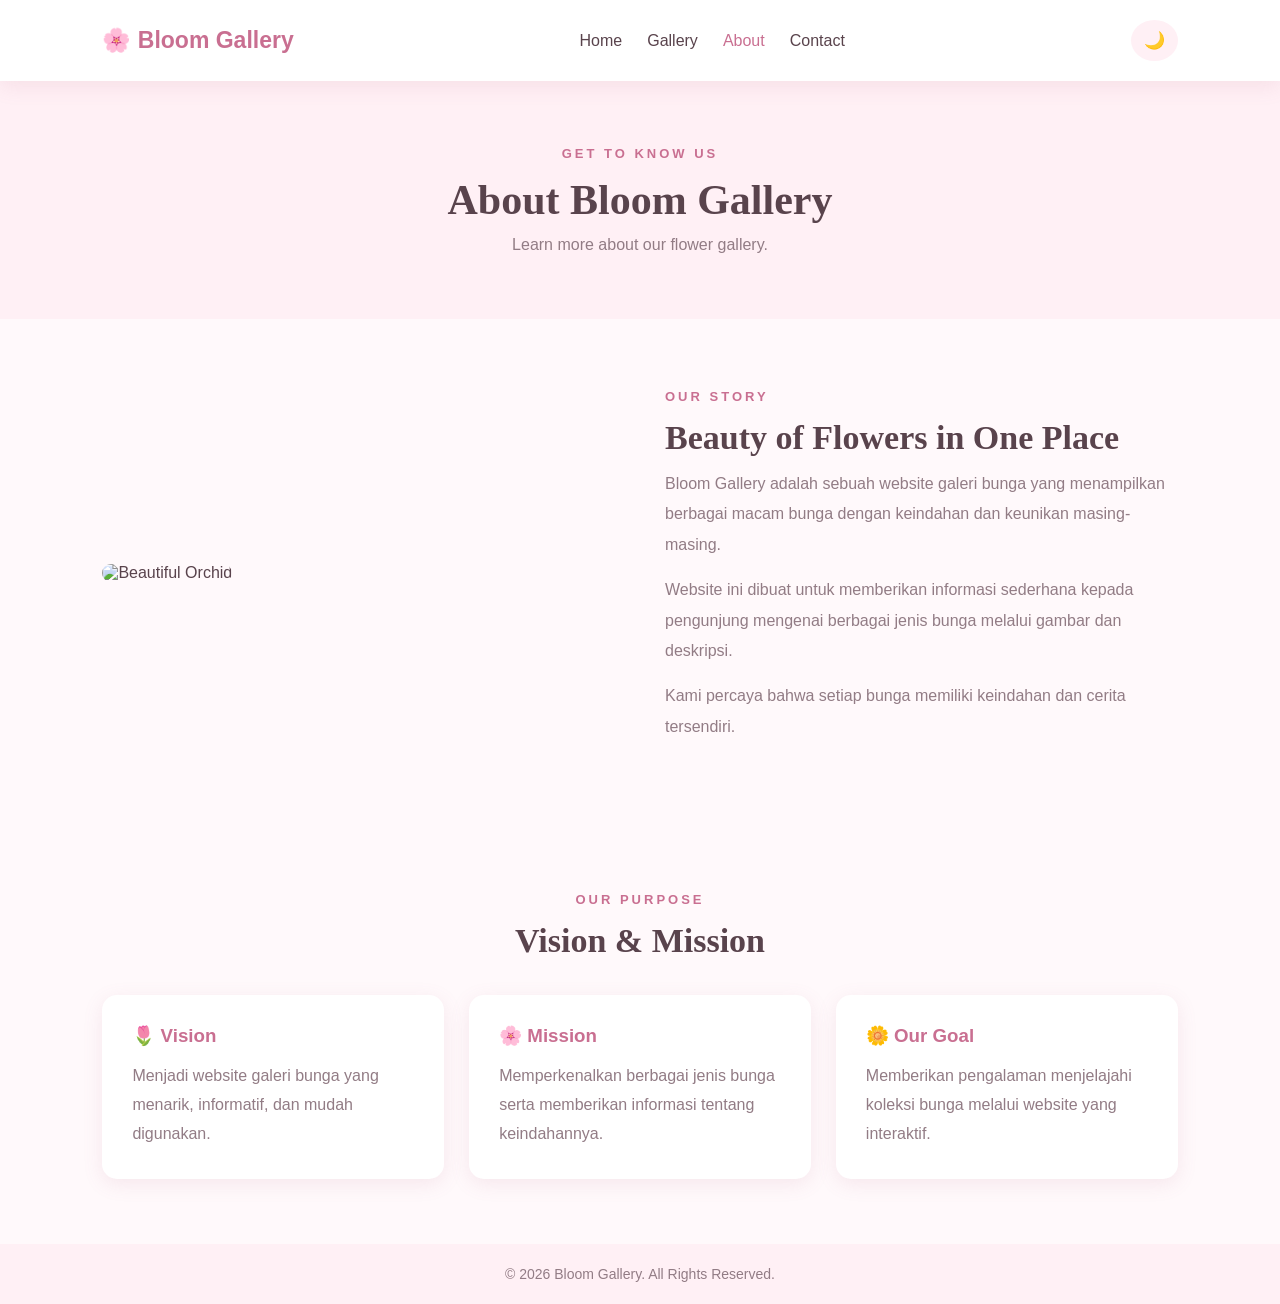
==== about.html @ c31e1593 "Add files via upload" ====
<!DOCTYPE html>
<html lang="id">
<head>
    <meta charset="UTF-8">
    <meta name="viewport" content="width=device-width, initial-scale=1.0">
    <title>Bloom Gallery | About</title>
    <link rel="stylesheet" href="style.css">
</head>
<body>

<!-- NAVBAR -->
<header class="navbar">

    <a href="index.html" class="logo">🌸 Bloom Gallery</a>

    <nav>
        <a href="index.html">Home</a>
        <a href="gallery.html">Gallery</a>
        <a href="about.html" class="active">About</a>
        <a href="contact.html">Contact</a>
    </nav>

    <button class="theme-btn" onclick="toggleTheme()">🌙</button>

</header>

<!-- PAGE BANNER -->
<section class="page-banner">

    <p class="subtitle">GET TO KNOW US</p>

    <h1>About Bloom Gallery</h1>

    <p>Learn more about our flower gallery.</p>

</section>

<!-- ABOUT SECTION -->
<section class="about-section">

    <div class="about-image">
        <img src="images/Orchid.jpg" alt="Beautiful Orchid">
    </div>

    <div class="about-content">

        <p class="subtitle">OUR STORY</p>

        <h2>Beauty of Flowers in One Place</h2>

        <p>
            Bloom Gallery adalah sebuah website galeri bunga
            yang menampilkan berbagai macam bunga dengan
            keindahan dan keunikan masing-masing.
        </p>

        <p>
            Website ini dibuat untuk memberikan informasi
            sederhana kepada pengunjung mengenai berbagai
            jenis bunga melalui gambar dan deskripsi.
        </p>

        <p>
            Kami percaya bahwa setiap bunga memiliki
            keindahan dan cerita tersendiri.
        </p>

    </div>

</section>

<!-- VISION AND MISSION -->
<section class="section">

    <div class="section-heading">

        <p class="subtitle">OUR PURPOSE</p>

        <h2>Vision & Mission</h2>

    </div>

    <div class="flower-grid">

        <div class="info-card">
            <h3>🌷 Vision</h3>

            <p>
                Menjadi website galeri bunga yang menarik,
                informatif, dan mudah digunakan.
            </p>
        </div>

        <div class="info-card">
            <h3>🌸 Mission</h3>

            <p>
                Memperkenalkan berbagai jenis bunga serta
                memberikan informasi tentang keindahannya.
            </p>
        </div>

        <div class="info-card">
            <h3>🌼 Our Goal</h3>

            <p>
                Memberikan pengalaman menjelajahi koleksi
                bunga melalui website yang interaktif.
            </p>
        </div>

    </div>

</section>

<!-- FOOTER -->
<footer>
    <p>© 2026 Bloom Gallery. All Rights Reserved.</p>
</footer>

<script src="script.js"></script>

</body>
</html>
---- style.css ----
/* =========================
   BLOOM GALLERY
   MAIN CSS
========================= */

:root {
    --pink: #e9a9bf;
    --pink-dark: #c96f91;
    --pink-light: #fff0f5;
    --background: #fff9fb;
    --white: #ffffff;
    --text: #59434c;
    --muted: #927c85;
    --shadow: 0 5px 20px rgba(180, 100, 130, 0.12);
}

* {
    margin: 0;
    padding: 0;
    box-sizing: border-box;
    font-family: 'Segoe UI', sans-serif;
}

body {
    background: var(--background);
    color: var(--text);
    transition: 0.3s;
}

/* NAVBAR */

.navbar {
    display: flex;
    align-items: center;
    justify-content: space-between;
    padding: 20px 8%;
    background: var(--white);
    box-shadow: var(--shadow);
    position: sticky;
    top: 0;
    z-index: 100;
}

.logo {
    font-size: 23px;
    font-weight: bold;
    color: var(--pink-dark);
    text-decoration: none;
}

.navbar nav {
    display: flex;
    gap: 25px;
}

.navbar nav a {
    text-decoration: none;
    color: var(--text);
    font-weight: 500;
    transition: 0.3s;
}

.navbar nav a:hover,
.navbar nav a.active {
    color: var(--pink-dark);
}

.theme-btn {
    border: none;
    background: var(--pink-light);
    padding: 10px 13px;
    border-radius: 50%;
    cursor: pointer;
    font-size: 17px;
}

/* HOME HERO */

.hero {
    display: flex;
    align-items: center;
    justify-content: space-between;
    padding: 75px 8%;
    gap: 45px;
}

.hero-content {
    flex: 1;
}

.subtitle {
    color: var(--pink-dark);
    font-size: 13px;
    letter-spacing: 3px;
    font-weight: bold;
    margin-bottom: 15px;
}

.hero h1 {
    font-family: Georgia, serif;
    font-size: 52px;
    line-height: 1.2;
    margin-bottom: 20px;
    color: var(--text);
}

.hero-content > p:not(.subtitle) {
    color: var(--muted);
    line-height: 1.8;
    max-width: 450px;
    margin-bottom: 25px;
}

.hero-image {
    flex: 1;
}

.hero-image img {
    width: 100%;
    height: 390px;
    object-fit: cover;
    border-radius: 150px 150px 20px 20px;
    box-shadow: var(--shadow);
}

/* BUTTON */

.btn {
    display: inline-block;
    padding: 13px 25px;
    background: var(--pink-dark);
    color: white;
    text-decoration: none;
    border: none;
    border-radius: 30px;
    cursor: pointer;
    font-size: 15px;
    transition: 0.3s;
}

.btn:hover {
    background: #ad5577;
    transform: translateY(-3px);
}

/* SECTION */

.section {
    padding: 65px 8%;
}

.section-heading {
    text-align: center;
    margin-bottom: 35px;
}

.section-heading h2,
.about-content h2 {
    font-family: Georgia, serif;
    font-size: 34px;
    margin-bottom: 12px;
}

.section-heading > p:last-child {
    color: var(--muted);
}

/* FLOWER CARDS */

.flower-grid {
    display: grid;
    grid-template-columns: repeat(3, 1fr);
    gap: 25px;
}

.flower-card {
    background: var(--white);
    border-radius: 15px;
    overflow: hidden;
    box-shadow: var(--shadow);
    transition: 0.3s;
}

.flower-card:hover {
    transform: translateY(-7px);
}

.flower-card img {
    width: 100%;
    height: 230px;
    object-fit: cover;
    display: block;
}

.card-info {
    padding: 18px;
}

.card-info h3 {
    margin-bottom: 8px;
    color: var(--pink-dark);
}

.card-info p {
    color: var(--muted);
    line-height: 1.6;
    font-size: 14px;
}

.center {
    text-align: center;
    margin-top: 35px;
}

/* QUOTE */

.quote-section {
    padding: 65px 8%;
    text-align: center;
    background: var(--pink-light);
}

.quote-section h2 {
    font-family: Georgia, serif;
    font-size: 29px;
    margin-bottom: 15px;
}

.quote-section p {
    color: var(--muted);
}

/* PAGE BANNER */

.page-banner {
    padding: 65px 20px;
    text-align: center;
    background: var(--pink-light);
}

.page-banner h1 {
    font-family: Georgia, serif;
    font-size: 42px;
    margin-bottom: 12px;
}

.page-banner p:last-child {
    color: var(--muted);
}

/* GALLERY SEARCH */

.search-box {
    max-width: 450px;
    margin: 0 auto 25px;
}

.search-box input {
    width: 100%;
    padding: 14px 20px;
    border: 1px solid #f0cfdb;
    border-radius: 30px;
    outline: none;
    background: var(--white);
    color: var(--text);
    font-size: 15px;
}

/* FILTER */

.filter-buttons {
    display: flex;
    flex-wrap: wrap;
    justify-content: center;
    gap: 12px;
    margin-bottom: 35px;
}

.filter-btn {
    border: 1px solid var(--pink);
    background: var(--white);
    color: var(--pink-dark);
    padding: 10px 20px;
    border-radius: 25px;
    cursor: pointer;
    transition: 0.3s;
}

.filter-btn:hover,
.filter-btn.active {
    background: var(--pink-dark);
    color: white;
}

.empty-message {
    display: none;
    text-align: center;
    color: var(--muted);
    padding: 25px;
}

/* MODAL POPUP */

.modal {
    display: none;
    position: fixed;
    z-index: 200;
    inset: 0;
    background: rgba(0, 0, 0, 0.75);
    justify-content: center;
    align-items: center;
    padding: 20px;
}

.modal.show {
    display: flex;
}

.modal-content {
    background: var(--white);
    padding: 25px;
    border-radius: 18px;
    max-width: 450px;
    width: 100%;
    text-align: center;
    position: relative;
    animation: popup 0.3s;
}

.modal-content img {
    width: 100%;
    height: 270px;
    object-fit: cover;
    border-radius: 12px;
    margin-bottom: 15px;
}

.modal-content h2 {
    color: var(--pink-dark);
    margin-bottom: 10px;
}

.modal-content p {
    color: var(--muted);
    line-height: 1.6;
}

.close-modal {
    position: absolute;
    right: 12px;
    top: 10px;
    border: none;
    background: var(--pink-dark);
    color: white;
    font-size: 22px;
    width: 32px;
    height: 32px;
    border-radius: 50%;
    cursor: pointer;
}

@keyframes popup {
    from {
        opacity: 0;
        transform: scale(0.8);
    }
    to {
        opacity: 1;
        transform: scale(1);
    }
}

/* ABOUT */

.about-section {
    padding: 70px 8%;
    display: flex;
    align-items: center;
    gap: 50px;
}

.about-image,
.about-content {
    flex: 1;
}

.about-image img {
    width: 100%;
    height: 350px;
    object-fit: cover;
    border-radius: 20px;
}

.about-content p:not(.subtitle) {
    color: var(--muted);
    line-height: 1.9;
    margin-bottom: 15px;
}

.info-card {
    padding: 30px;
    border-radius: 15px;
    background: var(--white);
    box-shadow: var(--shadow);
}

.info-card h3 {
    color: var(--pink-dark);
    margin-bottom: 15px;
}

.info-card p {
    color: var(--muted);
    line-height: 1.8;
}

/* CONTACT */

.contact-section {
    padding: 70px 8%;
    display: grid;
    grid-template-columns: 1fr 1fr;
    gap: 50px;
}

.contact-info h2 {
    font-family: Georgia, serif;
    font-size: 35px;
    margin-bottom: 20px;
}

.contact-info p {
    color: var(--muted);
    line-height: 1.8;
    margin-bottom: 15px;
}

.contact-form {
    display: flex;
    flex-direction: column;
    gap: 12px;
    padding: 30px;
    background: var(--white);
    border-radius: 18px;
    box-shadow: var(--shadow);
}

.contact-form label {
    font-weight: 600;
}

.contact-form input,
.contact-form textarea {
    padding: 13px;
    border: 1px solid #f0cfdb;
    border-radius: 10px;
    outline: none;
    background: var(--background);
    color: var(--text);
    font-size: 14px;
    resize: vertical;
}

.contact-form input:focus,
.contact-form textarea:focus {
    border-color: var(--pink-dark);
}

/* FOOTER */

footer {
    background: var(--pink-light);
    text-align: center;
    padding: 22px;
    color: var(--muted);
    font-size: 14px;
}

/* DARK MODE */

body.dark-mode {
    --background: #241d23;
    --white: #352a33;
    --text: #f8eaf0;
    --muted: #c4aeb9;
    --pink-light: #44313e;
    --pink: #c77e9d;
    --pink-dark: #df91b0;
}

body.dark-mode .navbar {
    border-bottom: 1px solid #59404f;
}

body.dark-mode .filter-btn {
    background: #352a33;
}

body.dark-mode .filter-btn.active {
    background: var(--pink-dark);
    color: #241d23;
}

body.dark-mode .search-box input,
body.dark-mode .contact-form input,
body.dark-mode .contact-form textarea {
    background: #44313e;
    border-color: #755268;
    color: white;
}

body.dark-mode .theme-btn {
    background: #59404f;
}

/* RESPONSIVE HP DAN TABLET */

@media (max-width: 768px) {

    .navbar {
        padding: 15px 5%;
        flex-wrap: wrap;
        gap: 15px;
    }

    .navbar nav {
        order: 3;
        width: 100%;
        justify-content: center;
        flex-wrap: wrap;
        gap: 15px;
    }

    .navbar nav a {
        font-size: 14px;
    }

    .hero {
        flex-direction: column;
        padding: 45px 6%;
    }

    .hero h1 {
        font-size: 38px;
    }

    .hero-image img {
        height: 300px;
        border-radius: 100px 100px 15px 15px;
    }

    .flower-grid {
        grid-template-columns: repeat(2, 1fr);
        gap: 15px;
    }

    .flower-card img {
        height: 180px;
    }

    .about-section {
        flex-direction: column;
        padding: 45px 6%;
    }

    .about-image img {
        height: 280px;
    }

    .contact-section {
        grid-template-columns: 1fr;
        padding: 45px 6%;
    }

    .page-banner h1 {
        font-size: 32px;
    }

    .section {
        padding: 45px 6%;
    }
}

@media (max-width: 480px) {

    .logo {
        font-size: 19px;
    }

    .hero h1 {
        font-size: 32px;
    }

    .flower-grid {
        grid-template-columns: 1fr;
    }

    .flower-card img {
        height: 230px;
    }

    .filter-buttons {
        gap: 8px;
    }

    .filter-btn {
        padding: 9px 14px;
        font-size: 13px;
    }

    .section-heading h2 {
        font-size: 28px;
    }

    .quote-section h2 {
        font-size: 23px;
    }
}
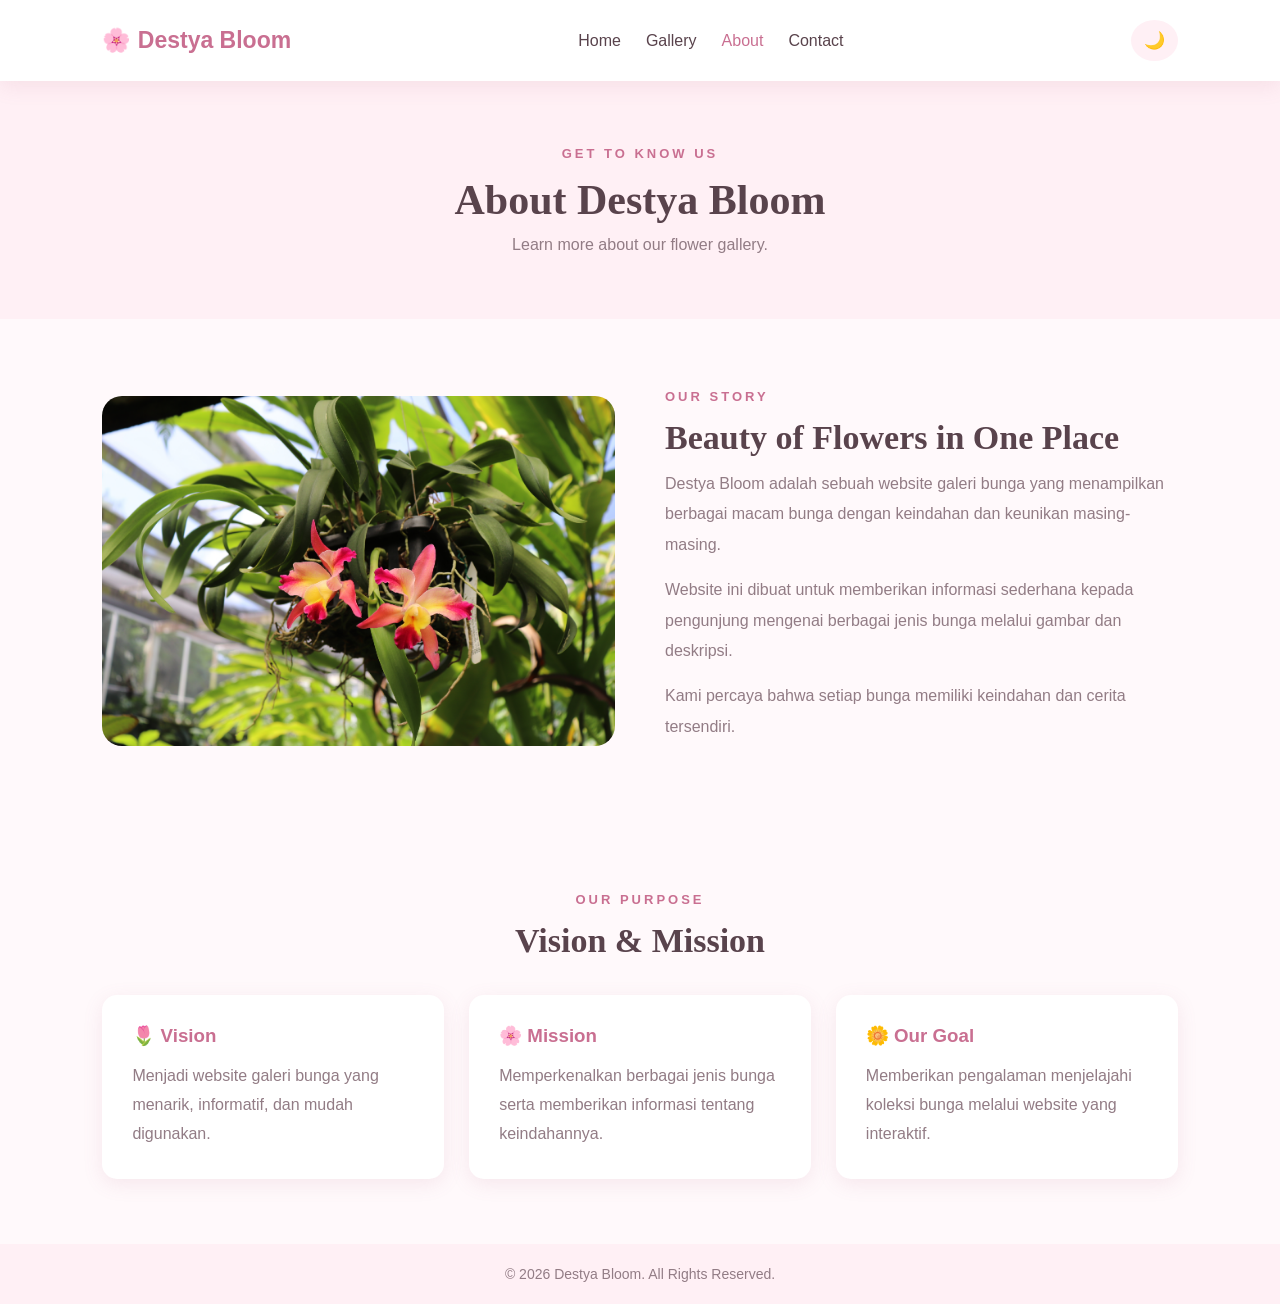
==== commit 91a5608a: "Update about.html" ====
--- a/about.html
+++ b/about.html
@@ -4,7 +4,7 @@
 <head>
     <meta charset="UTF-8">
     <meta name="viewport" content="width=device-width, initial-scale=1.0">
-    <title>Bloom Gallery | About</title>
+    <title>Destya Bloom | About</title>
     <link rel="stylesheet" href="style.css">
 </head>
 <body>
@@ -12,7 +12,7 @@
 <!-- NAVBAR -->
 <header class="navbar">
 
-    <a href="index.html" class="logo">🌸 Bloom Gallery</a>
+    <a href="index.html" class="logo">🌸 Destya Bloom</a>
 
     <nav>
         <a href="index.html">Home</a>
@@ -30,7 +30,7 @@
 
     <p class="subtitle">GET TO KNOW US</p>
 
-    <h1>About Bloom Gallery</h1>
+    <h1>About Destya Bloom</h1>
 
     <p>Learn more about our flower gallery.</p>
 
@@ -40,7 +40,7 @@
 <section class="about-section">
 
     <div class="about-image">
-        <img src="images/Orchid.jpg" alt="Beautiful Orchid">
+        <img src="Orchid.jpg" alt="Beautiful Orchid">
     </div>
 
     <div class="about-content">
@@ -50,7 +50,7 @@
         <h2>Beauty of Flowers in One Place</h2>
 
         <p>
-            Bloom Gallery adalah sebuah website galeri bunga
+            Destya Bloom adalah sebuah website galeri bunga
             yang menampilkan berbagai macam bunga dengan
             keindahan dan keunikan masing-masing.
         </p>
@@ -116,7 +116,7 @@
 
 <!-- FOOTER -->
 <footer>
-    <p>© 2026 Bloom Gallery. All Rights Reserved.</p>
+    <p>© 2026 Destya Bloom. All Rights Reserved.</p>
 </footer>
 
 <script src="script.js"></script>
